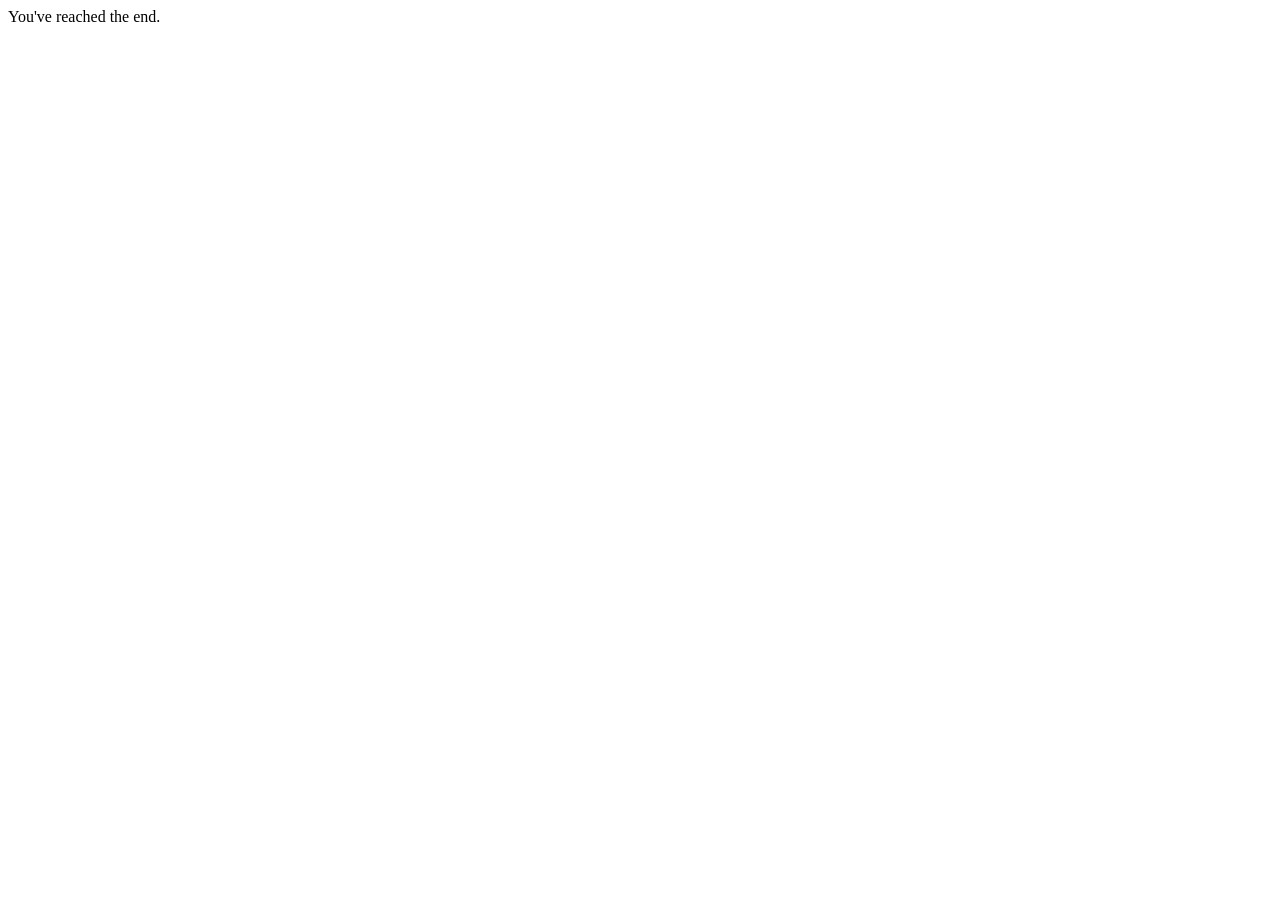
==== index.html @ 783e4857 "[Add] test home page" ====
<!DOCTYPE html>
<html lang="en">
<head>
<meta charset="UTF-8">
<meta name="viewport" content="width=device-width, initial-scale=1.0">
<meta http-equiv="X-UA-Compatible" content="ie=edge">
<title>September 10th at Github!</title>
</head>
<body>

You've reached the end.

</body>
</html>
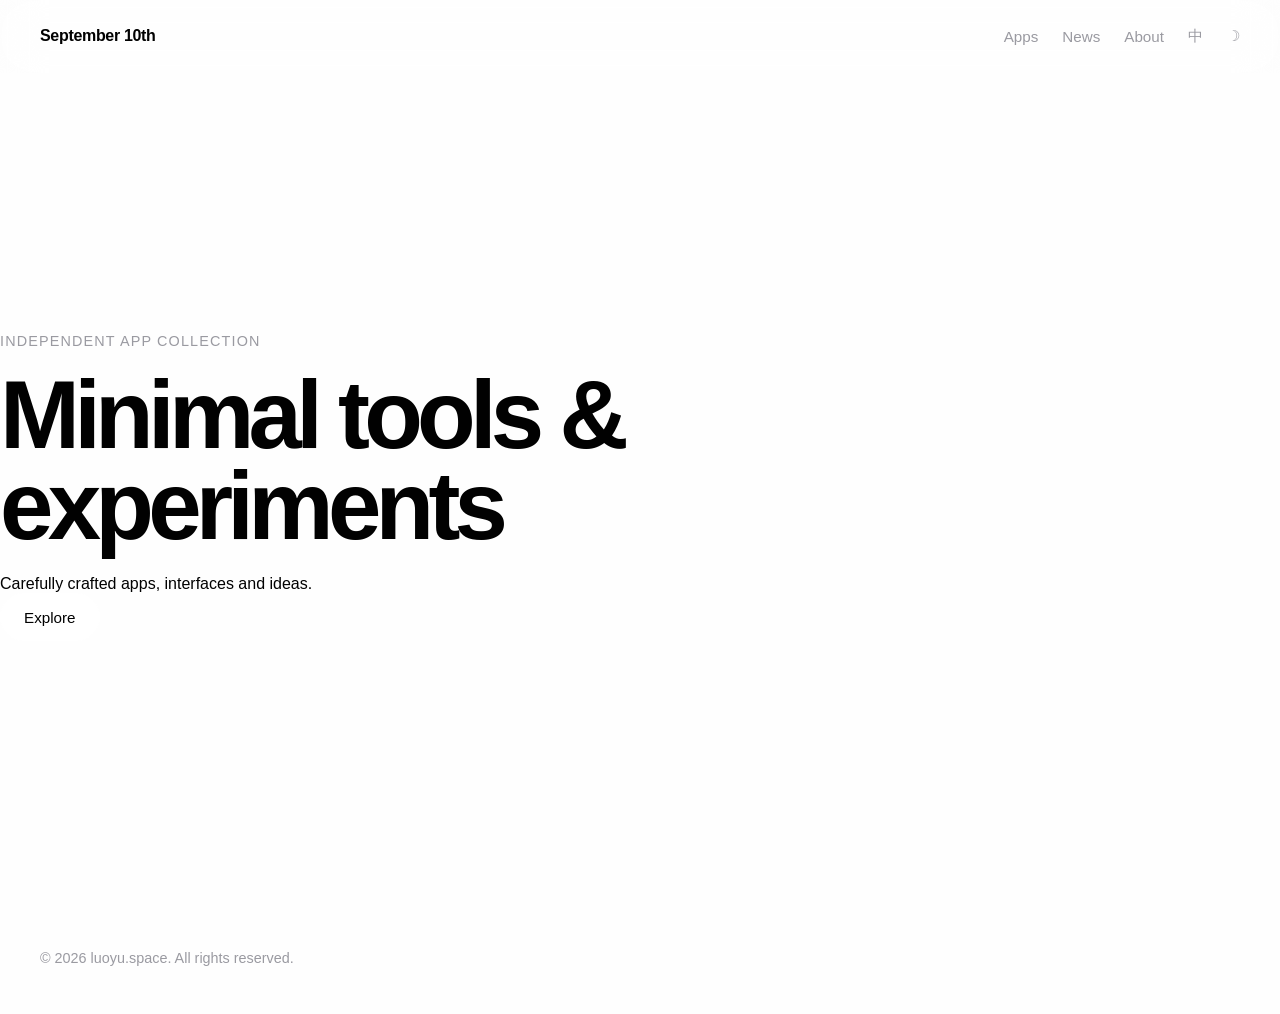
==== commit 8bac4035: "[Modify] build basic site" ====
--- a/index.html
+++ b/index.html
@@ -1,14 +1,30 @@
 <!DOCTYPE html>
 <html lang="en">
+
 <head>
-<meta charset="UTF-8">
-<meta name="viewport" content="width=device-width, initial-scale=1.0">
-<meta http-equiv="X-UA-Compatible" content="ie=edge">
-<title>September 10th at Github!</title>
+    <meta charset="UTF-8">
+    <meta name="viewport" content="width=device-width, initial-scale=1.0">
+    <meta http-equiv="X-UA-Compatible" content="ie=edge">
+    <title>September 10th</title>
+
+    <link rel="stylesheet" href="/assets/css/base.css" />
+    <link rel="stylesheet" href="/assets/css/layout.css" />
+    <link rel="stylesheet" href="/assets/css/components.css" />
 </head>
+
 <body>
 
-You've reached the end.
+    <!-- You've reached the end. -->
+
+    <site-header></site-header>
+    <main>
+        <hero-section></hero-section>
+    </main>
+
+    <site-footer></site-footer>
+
+    <script type="module" src="/assets/js/main.js"></script>
 
 </body>
-</html>
+
+</html>
--- a/assets/css/base.css
+++ b/assets/css/base.css
@@ -0,0 +1,56 @@
+:root {
+    --color-bg: #fefefe;
+    --color-surface: #18181b;
+
+    --color-text: #010101;
+    --color-text-secondary: #9a9aa1;
+
+    --color-border: rgba(255, 255, 255, 0.08);
+
+    --container-width: 1200px;
+
+    --font-system:
+        -apple-system,
+        BlinkMacSystemFont,
+        "SF Pro Display",
+        "Helvetica Neue",
+        sans-serif;
+}
+
+* {
+    margin: 0;
+    padding: 0;
+    box-sizing: border-box;
+}
+
+html {
+    font-size: 16px;
+}
+
+body {
+    background: var(--color-bg);
+    color: var(--color-text);
+
+    font-family: var(--font-system);
+
+    -webkit-font-smoothing: antialiased;
+    text-rendering: optimizeLegibility;
+}
+
+img {
+    display: block;
+    max-width: 100%;
+}
+
+a {
+    color: inherit;
+    text-decoration: none;
+}
+
+button {
+    background: none;
+    border: none;
+    color: inherit;
+    font: inherit;
+    cursor: pointer;
+}
--- a/assets/css/layout.css
+++ b/assets/css/layout.css
@@ -0,0 +1,44 @@
+.container {
+    width: min(100% - 48px, var(--container-width));
+    margin: 0 auto;
+}
+
+.site-header {
+    position: sticky;
+    top: 0;
+
+    backdrop-filter: blur(20px);
+
+    border-bottom: 1px solid var(--color-border);
+
+    z-index: 100;
+}
+
+.header-inner {
+    height: 72px;
+
+    display: flex;
+    align-items: center;
+    justify-content: space-between;
+}
+
+.site-nav {
+    display: flex;
+    align-items: center;
+    gap: 24px;
+}
+
+.hero {
+    min-height: calc(100vh - 72px);
+
+    display: flex;
+    align-items: center;
+}
+
+.hero-inner {
+    width: 100%;
+}
+
+.hero-content {
+    max-width: 720px;
+}
--- a/assets/css/components.css
+++ b/assets/css/components.css
@@ -0,0 +1,87 @@
+.site-logo {
+    font-size: 1rem;
+    font-weight: 600;
+    letter-spacing: -0.02em;
+}
+
+.site-nav a,
+.site-nav button {
+    font-size: 0.95rem;
+
+    color: var(--color-text-secondary);
+
+    transition:
+        color 0.2s ease,
+        opacity 0.2s ease;
+}
+
+.site-nav a:hover,
+.site-nav button:hover {
+    color: var(--color-text);
+}
+
+.hero-label {
+    margin-bottom: 20px;
+
+    font-size: 0.9rem;
+    letter-spacing: 0.08em;
+    text-transform: uppercase;
+
+    color: var(--color-text-secondary);
+}
+
+.hero-title {
+    font-size: clamp(3rem, 8vw, 6rem);
+    line-height: 0.95;
+    letter-spacing: -0.06em;
+
+    margin-bottom: 24px;
+}
+
+.hero-description {
+    max-width: 560px;
+
+    font-size: 1.15rem;
+    line-height: 1.7;
+
+    color: var(--color-text-secondary);
+
+    margin-bottom: 40px;
+}
+
+.button-primary {
+    display: inline-flex;
+    align-items: center;
+    justify-content: center;
+
+    height: 48px;
+    padding: 0 24px;
+
+    border-radius: 999px;
+
+    background: #ffffff;
+    color: #000000;
+
+    font-size: 0.95rem;
+    font-weight: 500;
+
+    transition:
+        transform 0.2s ease,
+        opacity 0.2s ease;
+}
+
+.button-primary:hover {
+    opacity: 0.92;
+    transform: translateY(-1px);
+}
+
+.site-footer {
+    padding: 48px 0;
+
+    border-top: 1px solid var(--color-border);
+}
+
+.footer-text {
+    font-size: 0.9rem;
+    color: var(--color-text-secondary);
+}
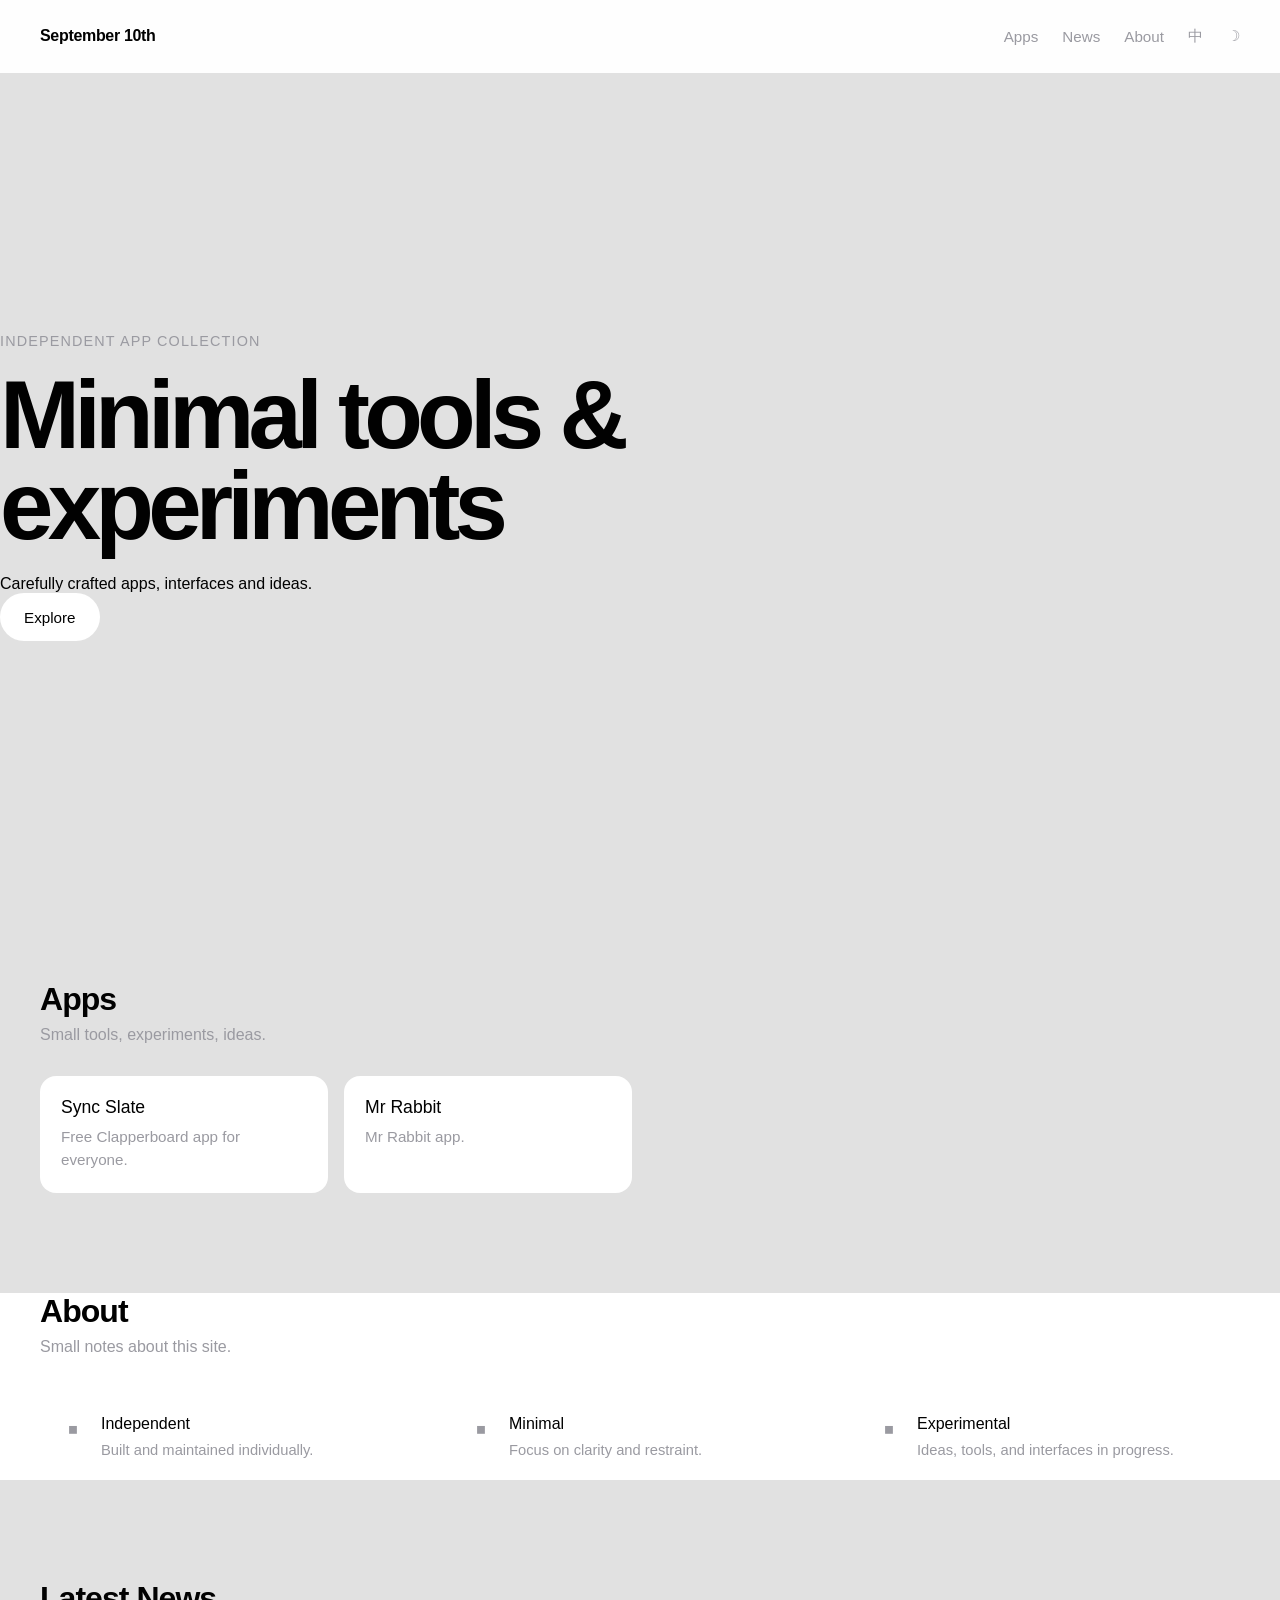
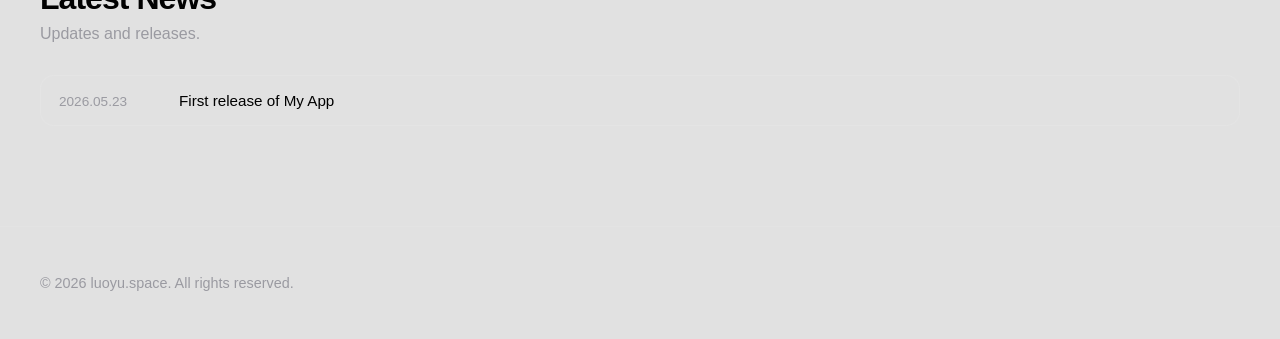
==== commit b60db55d: "[Modify] build home page with data driven" ====
--- a/index.html
+++ b/index.html
@@ -19,6 +19,9 @@
     <site-header></site-header>
     <main>
         <hero-section></hero-section>
+        <apps-section></apps-section>
+        <about-section></about-section>
+        <news-section></news-section>
     </main>
 
     <site-footer></site-footer>
--- a/assets/css/base.css
+++ b/assets/css/base.css
@@ -1,6 +1,7 @@
 :root {
-    --color-bg: #fefefe;
+    --color-bg: #e1e1e1;
     --color-surface: #18181b;
+    --color-header: #fefefe;
 
     --color-text: #010101;
     --color-text-secondary: #9a9aa1;
--- a/assets/css/components.css
+++ b/assets/css/components.css
@@ -4,6 +4,10 @@
     letter-spacing: -0.02em;
 }
 
+.site-header {
+    background-color: var(--color-header);
+}
+
 .site-nav a,
 .site-nav button {
     font-size: 0.95rem;
@@ -84,4 +88,168 @@
 .footer-text {
     font-size: 0.9rem;
     color: var(--color-text-secondary);
-}+}
+
+/* ------------------- home section apps -------------------- */
+
+.section-header {
+    margin: 80px 0 32px;
+}
+
+.section-header h2 {
+    font-size: 2rem;
+    letter-spacing: -0.03em;
+}
+
+.section-header p {
+    margin-top: 8px;
+    color: var(--color-text-secondary);
+}
+
+.apps-grid {
+    display: grid;
+    grid-template-columns: repeat(auto-fill, minmax(260px, 1fr));
+    gap: 16px;
+}
+
+.app-card {
+    display: block;
+
+    padding: 20px;
+
+    border: 1px solid var(--color-border);
+    border-radius: 16px;
+
+    background: rgba(255, 255, 255, 1);
+
+    transition: transform 0.2s ease, border-color 0.2s ease;
+}
+
+.app-card:hover {
+    transform: translateY(-4px);
+    border-color: rgba(255, 255, 255, 0.2);
+}
+
+.app-card-title {
+    font-size: 1.1rem;
+    font-weight: 500;
+    margin-bottom: 8px;
+}
+
+.app-card-desc {
+    font-size: 0.95rem;
+    color: var(--color-text-secondary);
+    line-height: 1.5;
+}
+
+/* ------------------- home section about ------------------- */
+
+.about-section {
+    margin: 100px 0;
+    background-color: #ffffff;
+}
+
+.about-head {
+    margin-bottom: 40px;
+}
+
+.about-head h2 {
+    font-size: 2rem;
+    letter-spacing: -0.03em;
+}
+
+.about-head p {
+    margin-top: 8px;
+    color: var(--color-text-secondary);
+}
+
+.about-grid {
+    display: grid;
+    grid-template-columns: repeat(auto-fit, minmax(260px, 1fr));
+    gap: 24px;
+}
+
+.about-item {
+    display: flex;
+    gap: 14px;
+
+    padding: 18px;
+
+    border: 1px solid var(--color-border);
+    border-radius: 16px;
+
+    background: rgba(255, 255, 255, 0.02);
+}
+
+.about-icon {
+    width: 28px;
+    height: 28px;
+
+    display: flex;
+    align-items: center;
+    justify-content: center;
+
+    color: var(--color-text-secondary);
+
+    font-size: 12px;
+}
+
+.about-title {
+    font-size: 1rem;
+    font-weight: 500;
+    margin-bottom: 6px;
+}
+
+.about-desc {
+    font-size: 0.92rem;
+    color: var(--color-text-secondary);
+    line-height: 1.5;
+}
+
+/* ---------------- home section news ------------------ */
+
+.news-section {
+    margin: 100px 0;
+}
+
+.news-list {
+    display: flex;
+    flex-direction: column;
+    gap: 12px;
+}
+
+.news-item {
+    display: flex;
+    justify-content: space-between;
+    align-items: baseline;
+
+    padding: 16px 18px;
+
+    border: 1px solid var(--color-border);
+    border-radius: 14px;
+
+    background: rgba(255, 255, 255, 0.02);
+
+    transition: transform 0.2s ease, border-color 0.2s ease;
+}
+
+.news-item:hover {
+    transform: translateY(-2px);
+    border-color: rgba(255, 255, 255, 0.2);
+}
+
+.news-date {
+    font-size: 0.85rem;
+    color: var(--color-text-secondary);
+
+    min-width: 120px;
+}
+
+.news-title {
+    flex: 1;
+
+    font-size: 0.95rem;
+    font-weight: 500;
+}
+
+/* -------------------------------------------------- */
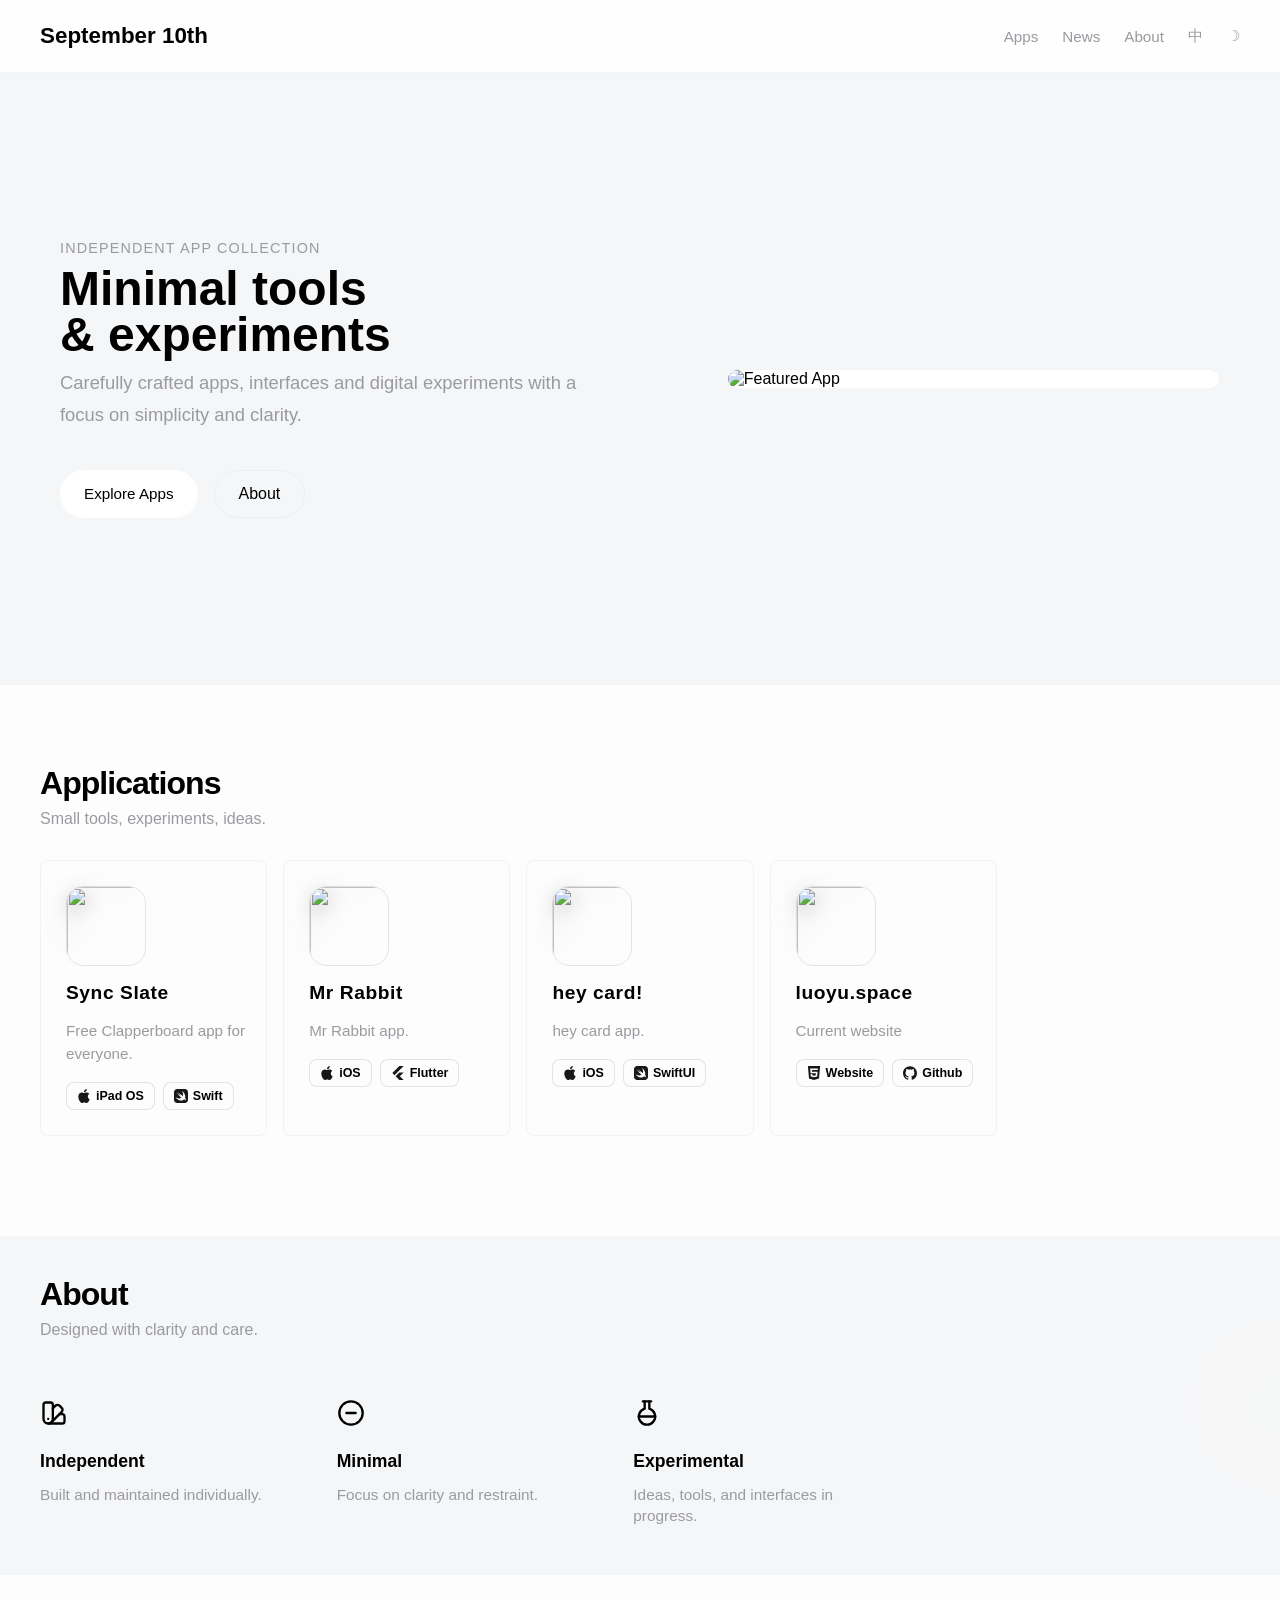
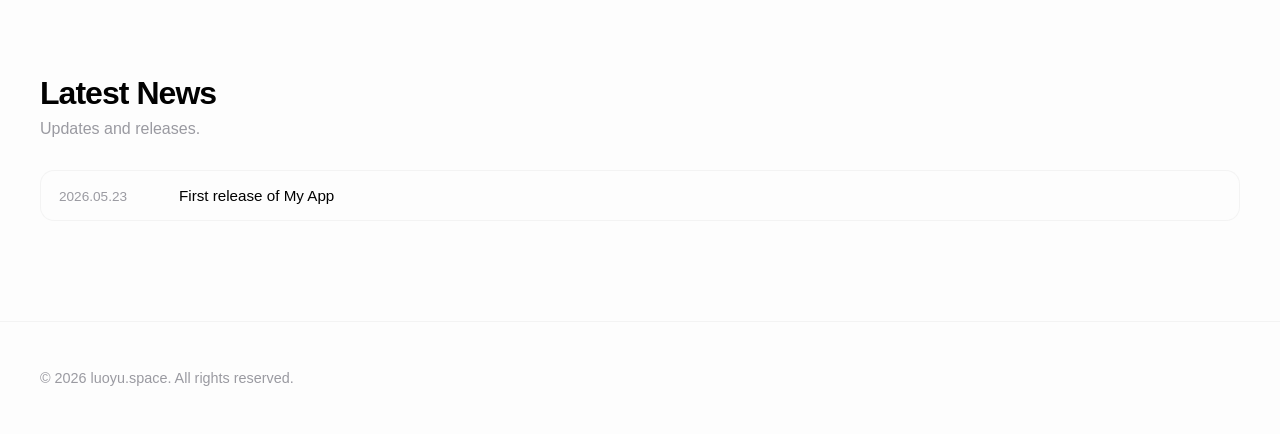
==== commit bc8a0618: "[Modify] sub pages" ====
--- a/index.html
+++ b/index.html
@@ -12,7 +12,7 @@
     <link rel="stylesheet" href="/assets/css/components.css" />
 </head>
 
-<body>
+<body data-page="home">
 
     <!-- You've reached the end. -->
 
--- a/assets/css/base.css
+++ b/assets/css/base.css
@@ -1,12 +1,13 @@
 :root {
-    --color-bg: #e1e1e1;
+    --color-bg: #fdfdfd;
+    --color-light-grey-bg: #f5f6f7;
     --color-surface: #18181b;
     --color-header: #fefefe;
 
     --color-text: #010101;
     --color-text-secondary: #9a9aa1;
 
-    --color-border: rgba(255, 255, 255, 0.08);
+    --color-border: rgba(160, 160, 160, 0.1);
 
     --container-width: 1200px;
 
--- a/assets/css/layout.css
+++ b/assets/css/layout.css
@@ -28,17 +28,24 @@
     gap: 24px;
 }
 
+/* -------------------- hero -------------------- */
 .hero {
-    min-height: calc(100vh - 72px);
+    /* min-height: calc(100vh - 72px); */
+    min-height: calc(76vh - 72px);
 
     display: flex;
     align-items: center;
 }
 
 .hero-inner {
-    width: 100%;
+    /* width: 100%; */
+
+    display: grid;
+    grid-template-columns: 1.1fr 0.9fr;
+    gap: 64px;
+    align-items: center;
 }
 
 .hero-content {
-    max-width: 720px;
+    max-width: 660px;
 }
--- a/assets/css/components.css
+++ b/assets/css/components.css
@@ -1,7 +1,8 @@
+/* --------------------- header --------------------- */
 .site-logo {
-    font-size: 1rem;
+    font-size: 1.4rem;
     font-weight: 600;
-    letter-spacing: -0.02em;
+    /* letter-spacing: -0.02em; */
 }
 
 .site-header {
@@ -24,22 +25,62 @@
     color: var(--color-text);
 }
 
+/* 高亮 nav 中已打开的页面 */
+.site-nav a.active {
+    color: var(--color-text);
+}
+
+/* ------------------ footer ------------------ */
+
+.site-footer {
+    padding: 48px 0;
+    border-top: 1px solid var(--color-border);
+}
+
+.footer-text {
+    font-size: 0.9rem;
+    color: var(--color-text-secondary);
+}
+
+
+/* ----------------- section area ------------------- */
+.section-header {
+    margin: 80px 0 32px;
+}
+
+.section-header h2 {
+    font-size: 2rem;
+    letter-spacing: -0.03em;
+}
+
+.section-header p {
+    margin-top: 8px;
+    color: var(--color-text-secondary);
+}
+
+/* ---------------------- home hero --------------------- */
+.hero {
+    background-color: var(--color-light-grey-bg);
+}
+
+.hero-inner {
+    margin-left: 20px;
+    margin-right: 20px;
+}
+
 .hero-label {
-    margin-bottom: 20px;
-
     font-size: 0.9rem;
     letter-spacing: 0.08em;
     text-transform: uppercase;
 
     color: var(--color-text-secondary);
+    margin-bottom: 10px;
 }
 
 .hero-title {
-    font-size: clamp(3rem, 8vw, 6rem);
+    font-size: clamp(3rem, 2vw, 6.4rem);
     line-height: 0.95;
-    letter-spacing: -0.06em;
-
-    margin-bottom: 24px;
+    margin-bottom: 10px;
 }
 
 .hero-description {
@@ -51,6 +92,11 @@
     color: var(--color-text-secondary);
 
     margin-bottom: 40px;
+}
+
+.hero-actions {
+    display: flex;
+    gap: 16px;
 }
 
 .button-primary {
@@ -79,61 +125,135 @@
     transform: translateY(-1px);
 }
 
-.site-footer {
-    padding: 48px 0;
-
-    border-top: 1px solid var(--color-border);
-}
-
-.footer-text {
-    font-size: 0.9rem;
-    color: var(--color-text-secondary);
+.button-secondary {
+    display: inline-flex;
+    align-items: center;
+    justify-content: center;
+    height: 48px;
+    padding: 0 24px;
+    border-radius: 999px;
+    border: 1px solid var(--color-border);
+    color: var(--color-text);
+    transition: transform 0.2s ease,
+        border-color 0.2s ease;
+}
+
+.button-secondary:hover {
+    transform: translateY(-1px);
+    border-color: rgba(255, 255, 255, 0.2);
+}
+
+.hero-visual {
+    display: flex;
+    justify-content: center;
+}
+
+.hero-image-wrap {
+    width: 100%;
+    max-width: 560px;
+    border-radius: 30px;
+    overflow: hidden;
+    border: 1px solid var(--color-border);
+    background: #ffffff;
+}
+
+.hero-image {
+    display: block;
+    width: 100%;
+    height: auto;
+}
+
+/* ------------------- page hero ------------------- */
+
+.page-hero {
+    padding: 60px 0 10px;
+}
+
+.page-label {
+    margin-bottom: 20px;
+
+    color: var(--color-text-secondary);
+
+    text-transform: uppercase;
+    letter-spacing: 0.08em;
+
+    font-size: 0.82rem;
+}
+
+.page-title {
+    font-size: clamp(3rem, 8vm, 5rem);
+
+    line-height: 0.95;
+
+    letter-spacing: -0.05em;
+    margin-bottom: 30px;
+}
+
+.page-description {
+    max-width: 640px;
+    color: var(--color-text-secondary);
+    line-height: 1.8;
+    font-size: 1.05rem;
 }
 
 /* ------------------- home section apps -------------------- */
 
-.section-header {
-    margin: 80px 0 32px;
-}
-
-.section-header h2 {
-    font-size: 2rem;
-    letter-spacing: -0.03em;
-}
-
-.section-header p {
-    margin-top: 8px;
-    color: var(--color-text-secondary);
+apps-section {
+    background-color: var(--color-light-grey-bg);
 }
 
 .apps-grid {
     display: grid;
-    grid-template-columns: repeat(auto-fill, minmax(260px, 1fr));
+    grid-template-columns: repeat(auto-fill, minmax(190px, 1fr));
     gap: 16px;
 }
 
 .app-card {
+    display: flex;
+    flex-direction: column;
+    gap: 16px;
+    padding: 25px 8px 25px 25px;
+    border: 1px solid var(--color-border);
+    border-radius: 8px;
+    background:
+        linear-gradient(180deg,
+            rgba(255, 255, 255, 0.04),
+            rgba(255, 255, 255, 0.02));
+    transition:
+        transform 0.25s ease,
+        border-color 0.25s ease,
+        background 0.25s ease;
+}
+
+.app-card:hover {
+    transform: translateY(-1px);
+    border-color: rgba(160, 160, 160, 0.15);
+    background:
+        linear-gradient(180deg,
+            rgba(255, 255, 255, 0.06),
+            rgba(255, 255, 255, 0.03));
+}
+
+.app-icon {
+    width: 80px;
+    height: 80px;
+    object-fit: cover;
+
     display: block;
-
-    padding: 20px;
-
-    border: 1px solid var(--color-border);
-    border-radius: 16px;
-
-    background: rgba(255, 255, 255, 1);
-
-    transition: transform 0.2s ease, border-color 0.2s ease;
-}
-
-.app-card:hover {
-    transform: translateY(-4px);
-    border-color: rgba(255, 255, 255, 0.2);
+    align-items: center;
+    justify-content: center;
+
+    border-radius: 22%;
+    border: 1px solid rgba(0, 0, 0, 0.1);
+    font-size: 14px;
+
+    filter: drop-shadow(0 10px 15px rgba(0, 0, 0, 0.1)) drop-shadow(0 4px 10px rgba(0, 0, 0, 0.2));
 }
 
 .app-card-title {
-    font-size: 1.1rem;
-    font-weight: 500;
-    margin-bottom: 8px;
+    font-size: 1.2rem;
+    font-weight: 600;
+    letter-spacing: 0.03em;
 }
 
 .app-card-desc {
@@ -142,68 +262,97 @@
     line-height: 1.5;
 }
 
+.app-tags {
+    display: flex;
+    flex-wrap: wrap;
+    gap: 8px;
+}
+
+.app-tag {
+    padding: 6px 10px;
+    border-radius: 8px;
+
+    border: 1px solid rgba(0, 0, 0, 0.1);
+    background: rgba(255, 255, 255, 0.06);
+    color: var(--color-text-primary);
+    font-size: 0.78rem;
+    font-weight: 600;
+    width: fit-content;
+
+    display: inline-flex;
+    align-items: center;
+    gap: 5px;
+}
+
+.app-tag-icon {
+    width: 14px;
+    height: 14px;
+    opacity: 0.9;
+}
+
 /* ------------------- home section about ------------------- */
 
 .about-section {
-    margin: 100px 0;
-    background-color: #ffffff;
+    position: relative;
+    margin: 100px 0 80px 0;
+    overflow: hidden;
+    background-color: var(--color-light-grey-bg);
+}
+
+.about-background {
+    position: absolute;
+    inset: 0;
+
+    background: radial-gradient(circle at right center, rgba(255, 255, 255, 0.06), transparent 45%);
+
+    pointer-events: none;
 }
 
 .about-head {
-    margin-bottom: 40px;
-}
-
-.about-head h2 {
-    font-size: 2rem;
-    letter-spacing: -0.03em;
-}
-
-.about-head p {
-    margin-top: 8px;
-    color: var(--color-text-secondary);
-}
-
-.about-grid {
+    margin: 40px 0 30px 0;
+    position: relative;
+    max-width: 760px;
+    z-index: 1;
+}
+
+.about-features {
+    position: relative;
+
     display: grid;
-    grid-template-columns: repeat(auto-fit, minmax(260px, 1fr));
-    gap: 24px;
-}
-
-.about-item {
-    display: flex;
-    gap: 14px;
-
-    padding: 18px;
-
-    border: 1px solid var(--color-border);
-    border-radius: 16px;
-
-    background: rgba(255, 255, 255, 0.02);
+    grid-template-columns: repeat(3, 1fr);
+    gap: 50px;
+
+    z-index: 1;
+    width: 70%;
+    min-width: 500px;
+    padding: 30px 0 0 0;
+}
+
+.about-feature {
+    /* border: 1px solid #fff; */
+    /* debug */
+
+    display: flex;
+    flex-direction: column;
+    gap: 12px;
+    margin-bottom: 3rem;
 }
 
 .about-icon {
     width: 28px;
     height: 28px;
-
-    display: flex;
-    align-items: center;
-    justify-content: center;
-
-    color: var(--color-text-secondary);
-
-    font-size: 12px;
+    margin-bottom: 12px;
 }
 
 .about-title {
-    font-size: 1rem;
-    font-weight: 500;
-    margin-bottom: 6px;
+    font-size: 1.1rem;
+    font-weight: 600;
 }
 
 .about-desc {
-    font-size: 0.92rem;
-    color: var(--color-text-secondary);
-    line-height: 1.5;
+    font-size: 0.96rem;
+    color: var(--color-text-secondary);
+    line-height: 1.4;
 }
 
 /* ---------------- home section news ------------------ */
